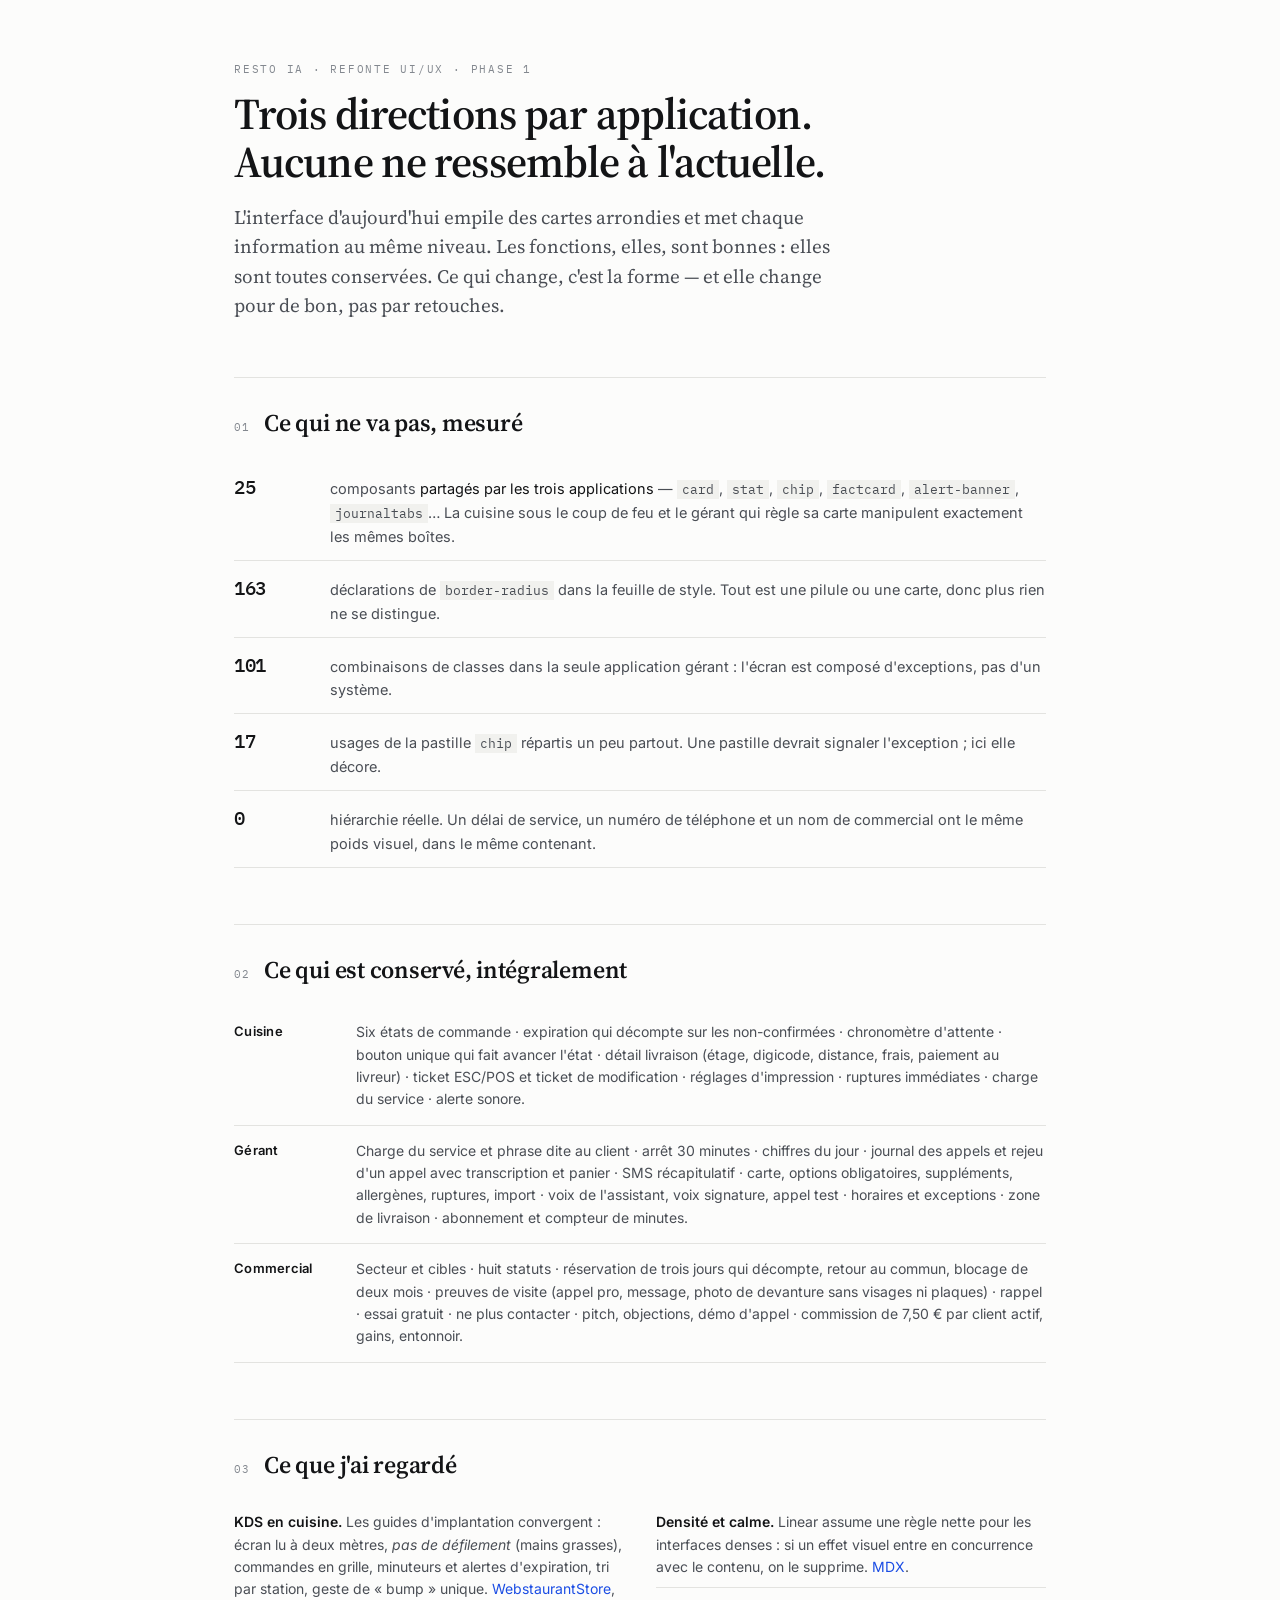
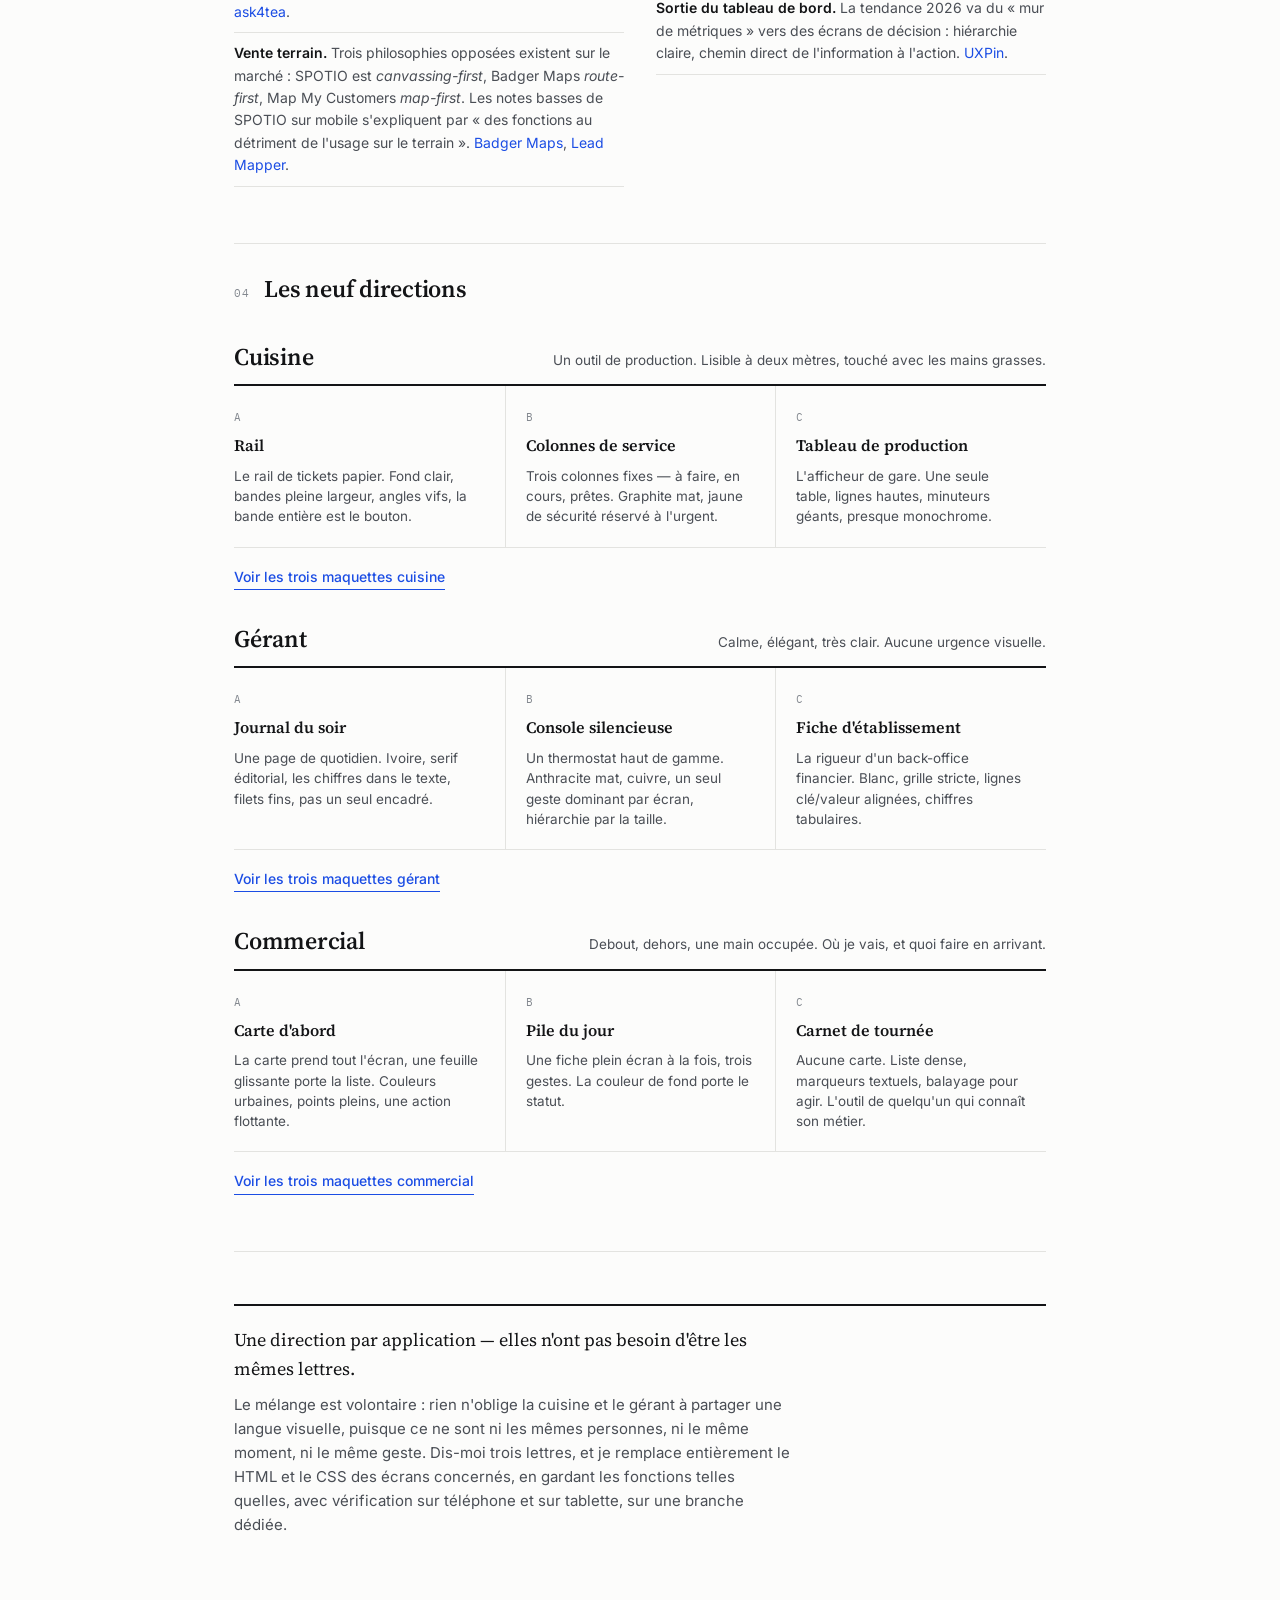
==== directions/index.html @ fe4ff6e9 "Phase 1 de la refonte : audit et neuf directions visuelles Aucun fichier de l'application n'est touc" ====
<!doctype html>
<html lang="fr">
<head>
<meta charset="utf-8">
<title>Resto IA — refonte UI/UX, phase 1</title>
<meta name="viewport" content="width=device-width, initial-scale=1">
<meta name="color-scheme" content="light">
<link rel="preconnect" href="https://fonts.googleapis.com">
<link rel="preconnect" href="https://fonts.gstatic.com" crossorigin>
<link rel="stylesheet" href="https://fonts.googleapis.com/css2?family=Inter:wght@400;500;600&family=Source+Serif+4:ital,opsz,wght@0,8..60,400;0,8..60,600;1,8..60,400&family=IBM+Plex+Mono:wght@400;500&display=swap">
<style>
:root{
  --paper:#FCFCFB; --ink:#131416; --ink-2:#4A4E55; --ink-3:#83888F;
  --rule:#E3E3E0; --rule-strong:#C9C9C4;
  --accent:#1B4DE4; --bad:#B3261E; --ok:#1B6E4B;
  --serif:'Source Serif 4',Georgia,serif;
  --sans:'Inter',system-ui,sans-serif;
  --mono:'IBM Plex Mono',ui-monospace,monospace;
}
*{box-sizing:border-box}
body{
  margin:0;background:var(--paper);color:var(--ink);
  font-family:var(--sans);font-size:15px;line-height:1.6;
  -webkit-font-smoothing:antialiased;
}
.wrap{max-width:860px;margin:0 auto;padding:56px 24px 90px}
@media(max-width:600px){.wrap{padding:34px 18px 60px}}

.kicker{font-family:var(--mono);font-size:11px;letter-spacing:.16em;text-transform:uppercase;color:var(--ink-3)}
h1{font-family:var(--serif);font-size:clamp(30px,5vw,44px);line-height:1.1;font-weight:600;margin:10px 0 0;letter-spacing:-.02em}
.lede{font-family:var(--serif);font-size:19px;line-height:1.55;color:var(--ink-2);margin:16px 0 0;max-width:62ch}
h2{font-family:var(--serif);font-size:24px;font-weight:600;margin:0;letter-spacing:-.01em}
h3{font-size:15px;font-weight:600;margin:0}
p{margin:0}

section{margin-top:56px;border-top:1px solid var(--rule);padding-top:26px}
.sec-n{display:flex;align-items:baseline;gap:14px;margin-bottom:18px}
.sec-n .num{font-family:var(--mono);font-size:11px;color:var(--ink-3);letter-spacing:.1em}

/* constat : lignes de mesure, pas de tuiles */
.mesure{display:grid;gap:0;margin-top:6px}
.mesure > div{
  display:grid;grid-template-columns:78px minmax(0,1fr);gap:18px;align-items:baseline;
  padding:12px 0;border-bottom:1px solid var(--rule);
}
.mesure b{font-family:var(--mono);font-size:19px;font-weight:500;letter-spacing:-.02em;color:var(--ink)}
.mesure span{color:var(--ink-2);font-size:14.5px}
.mesure em{font-style:normal;color:var(--ink)}

/* conservé */
.garde{display:grid;gap:0;margin-top:4px}
.garde > div{padding:14px 0;border-bottom:1px solid var(--rule);display:grid;grid-template-columns:104px minmax(0,1fr);gap:18px}
.garde h3{font-size:13px;letter-spacing:.02em}
.garde p{font-size:14px;color:var(--ink-2)}

/* références */
.refs{columns:2;column-gap:32px;margin-top:4px}
@media(max-width:600px){.refs{columns:1}}
.refs p{break-inside:avoid;padding:9px 0;border-bottom:1px solid var(--rule);font-size:14px;color:var(--ink-2)}
.refs b{color:var(--ink);font-weight:600}
.refs a{color:var(--accent);text-decoration:none}
.refs a:hover{text-decoration:underline}

/* les neuf directions */
.app-bloc{margin-top:30px}
.app-titre{display:flex;align-items:baseline;justify-content:space-between;gap:16px;border-bottom:2px solid var(--ink);padding-bottom:8px}
.app-titre .but{font-size:13.5px;color:var(--ink-2)}
.dirs{display:grid;grid-template-columns:repeat(3,1fr);gap:0}
@media(max-width:640px){.dirs{grid-template-columns:1fr}}
.dir{padding:18px 20px 20px 0;border-bottom:1px solid var(--rule)}
.dir + .dir{border-left:1px solid var(--rule);padding-left:20px}
@media(max-width:640px){.dir + .dir{border-left:0;padding-left:0}}
.dir .lettre{font-family:var(--mono);font-size:11px;color:var(--ink-3);letter-spacing:.1em}
.dir h3{margin:5px 0 7px;font-size:16px;font-family:var(--serif);font-weight:600}
.dir p{font-size:13.5px;color:var(--ink-2);line-height:1.5}
.voir{
  display:inline-block;margin-top:18px;font-size:14px;font-weight:500;color:var(--accent);
  text-decoration:none;border-bottom:1px solid currentColor;padding-bottom:1px;
}

.decision{margin-top:26px;padding:20px 0 0;border-top:2px solid var(--ink)}
.decision p{max-width:62ch;color:var(--ink-2)}
.decision .q{font-family:var(--serif);font-size:18px;color:var(--ink);margin-bottom:10px}
code{font-family:var(--mono);font-size:.9em;background:#F1F1EE;padding:1px 5px}
</style>
</head>
<body>
<div class="wrap">

  <span class="kicker">Resto IA · refonte UI/UX · phase 1</span>
  <h1>Trois directions par application.<br>Aucune ne ressemble à l'actuelle.</h1>
  <p class="lede">L'interface d'aujourd'hui empile des cartes arrondies et met chaque information au même niveau. Les fonctions, elles, sont bonnes : elles sont toutes conservées. Ce qui change, c'est la forme — et elle change pour de bon, pas par retouches.</p>

  <!-- ------------------------------------------------------------- -->
  <section>
    <div class="sec-n"><span class="num">01</span><h2>Ce qui ne va pas, mesuré</h2></div>
    <div class="mesure">
      <div><b>25</b><span>composants <em>partagés par les trois applications</em> — <code>card</code>, <code>stat</code>, <code>chip</code>, <code>factcard</code>, <code>alert-banner</code>, <code>journaltabs</code>… La cuisine sous le coup de feu et le gérant qui règle sa carte manipulent exactement les mêmes boîtes.</span></div>
      <div><b>163</b><span>déclarations de <code>border-radius</code> dans la feuille de style. Tout est une pilule ou une carte, donc plus rien ne se distingue.</span></div>
      <div><b>101</b><span>combinaisons de classes dans la seule application gérant : l'écran est composé d'exceptions, pas d'un système.</span></div>
      <div><b>17</b><span>usages de la pastille <code>chip</code> répartis un peu partout. Une pastille devrait signaler l'exception&nbsp;; ici elle décore.</span></div>
      <div><b>0</b><span>hiérarchie réelle. Un délai de service, un numéro de téléphone et un nom de commercial ont le même poids visuel, dans le même contenant.</span></div>
    </div>
  </section>

  <!-- ------------------------------------------------------------- -->
  <section>
    <div class="sec-n"><span class="num">02</span><h2>Ce qui est conservé, intégralement</h2></div>
    <div class="garde">
      <div>
        <h3>Cuisine</h3>
        <p>Six états de commande · expiration qui décompte sur les non-confirmées · chronomètre d'attente · bouton unique qui fait avancer l'état · détail livraison (étage, digicode, distance, frais, paiement au livreur) · ticket ESC/POS et ticket de modification · réglages d'impression · ruptures immédiates · charge du service · alerte sonore.</p>
      </div>
      <div>
        <h3>Gérant</h3>
        <p>Charge du service et phrase dite au client · arrêt 30 minutes · chiffres du jour · journal des appels et rejeu d'un appel avec transcription et panier · SMS récapitulatif · carte, options obligatoires, suppléments, allergènes, ruptures, import · voix de l'assistant, voix signature, appel test · horaires et exceptions · zone de livraison · abonnement et compteur de minutes.</p>
      </div>
      <div>
        <h3>Commercial</h3>
        <p>Secteur et cibles · huit statuts · réservation de trois jours qui décompte, retour au commun, blocage de deux mois · preuves de visite (appel pro, message, photo de devanture sans visages ni plaques) · rappel · essai gratuit · ne plus contacter · pitch, objections, démo d'appel · commission de 7,50 € par client actif, gains, entonnoir.</p>
      </div>
    </div>
  </section>

  <!-- ------------------------------------------------------------- -->
  <section>
    <div class="sec-n"><span class="num">03</span><h2>Ce que j'ai regardé</h2></div>
    <div class="refs">
      <p><b>KDS en cuisine.</b> Les guides d'implantation convergent : écran lu à deux mètres, <em>pas de défilement</em> (mains grasses), commandes en grille, minuteurs et alertes d'expiration, tri par station, geste de « bump » unique. <a href="https://www.webstaurantstore.com/article/1002/kitchen-display-systems.html">WebstaurantStore</a>, <a href="https://ask4tea.com/insights/kitchen-display-system-best-practices">ask4tea</a>.</p>
      <p><b>Vente terrain.</b> Trois philosophies opposées existent sur le marché : SPOTIO est <em>canvassing-first</em>, Badger Maps <em>route-first</em>, Map My Customers <em>map-first</em>. Les notes basses de SPOTIO sur mobile s'expliquent par « des fonctions au détriment de l'usage sur le terrain ». <a href="https://www.badgermapping.com/compare/spotio-vs-badger-maps/">Badger Maps</a>, <a href="https://lead-mapper.com/blog/best-field-sales-software">Lead Mapper</a>.</p>
      <p><b>Densité et calme.</b> Linear assume une règle nette pour les interfaces denses : si un effet visuel entre en concurrence avec le contenu, on le supprime. <a href="https://mdx.so/blog/ui-ux-design-trends-2026-whats-actually-changing">MDX</a>.</p>
      <p><b>Sortie du tableau de bord.</b> La tendance 2026 va du « mur de métriques » vers des écrans de décision : hiérarchie claire, chemin direct de l'information à l'action. <a href="https://www.uxpin.com/studio/blog/ui-ux-design-trends/">UXPin</a>.</p>
    </div>
  </section>

  <!-- ------------------------------------------------------------- -->
  <section>
    <div class="sec-n"><span class="num">04</span><h2>Les neuf directions</h2></div>

    <div class="app-bloc">
      <div class="app-titre"><h2>Cuisine</h2><span class="but">Un outil de production. Lisible à deux mètres, touché avec les mains grasses.</span></div>
      <div class="dirs">
        <div class="dir"><span class="lettre">A</span><h3>Rail</h3><p>Le rail de tickets papier. Fond clair, bandes pleine largeur, angles vifs, la bande entière est le bouton.</p></div>
        <div class="dir"><span class="lettre">B</span><h3>Colonnes de service</h3><p>Trois colonnes fixes — à faire, en cours, prêtes. Graphite mat, jaune de sécurité réservé à l'urgent.</p></div>
        <div class="dir"><span class="lettre">C</span><h3>Tableau de production</h3><p>L'afficheur de gare. Une seule table, lignes hautes, minuteurs géants, presque monochrome.</p></div>
      </div>
      <a class="voir" href="cuisine.html">Voir les trois maquettes cuisine</a>
    </div>

    <div class="app-bloc">
      <div class="app-titre"><h2>Gérant</h2><span class="but">Calme, élégant, très clair. Aucune urgence visuelle.</span></div>
      <div class="dirs">
        <div class="dir"><span class="lettre">A</span><h3>Journal du soir</h3><p>Une page de quotidien. Ivoire, serif éditorial, les chiffres dans le texte, filets fins, pas un seul encadré.</p></div>
        <div class="dir"><span class="lettre">B</span><h3>Console silencieuse</h3><p>Un thermostat haut de gamme. Anthracite mat, cuivre, un seul geste dominant par écran, hiérarchie par la taille.</p></div>
        <div class="dir"><span class="lettre">C</span><h3>Fiche d'établissement</h3><p>La rigueur d'un back-office financier. Blanc, grille stricte, lignes clé/valeur alignées, chiffres tabulaires.</p></div>
      </div>
      <a class="voir" href="gerant.html">Voir les trois maquettes gérant</a>
    </div>

    <div class="app-bloc">
      <div class="app-titre"><h2>Commercial</h2><span class="but">Debout, dehors, une main occupée. Où je vais, et quoi faire en arrivant.</span></div>
      <div class="dirs">
        <div class="dir"><span class="lettre">A</span><h3>Carte d'abord</h3><p>La carte prend tout l'écran, une feuille glissante porte la liste. Couleurs urbaines, points pleins, une action flottante.</p></div>
        <div class="dir"><span class="lettre">B</span><h3>Pile du jour</h3><p>Une fiche plein écran à la fois, trois gestes. La couleur de fond porte le statut.</p></div>
        <div class="dir"><span class="lettre">C</span><h3>Carnet de tournée</h3><p>Aucune carte. Liste dense, marqueurs textuels, balayage pour agir. L'outil de quelqu'un qui connaît son métier.</p></div>
      </div>
      <a class="voir" href="commercial.html">Voir les trois maquettes commercial</a>
    </div>
  </section>

  <!-- ------------------------------------------------------------- -->
  <section>
    <div class="decision">
      <p class="q">Une direction par application — elles n'ont pas besoin d'être les mêmes lettres.</p>
      <p>Le mélange est volontaire : rien n'oblige la cuisine et le gérant à partager une langue visuelle, puisque ce ne sont ni les mêmes personnes, ni le même moment, ni le même geste. Dis-moi trois lettres, et je remplace entièrement le HTML et le CSS des écrans concernés, en gardant les fonctions telles quelles, avec vérification sur téléphone et sur tablette, sur une branche dédiée.</p>
    </div>
  </section>

</div>
</body>
</html>
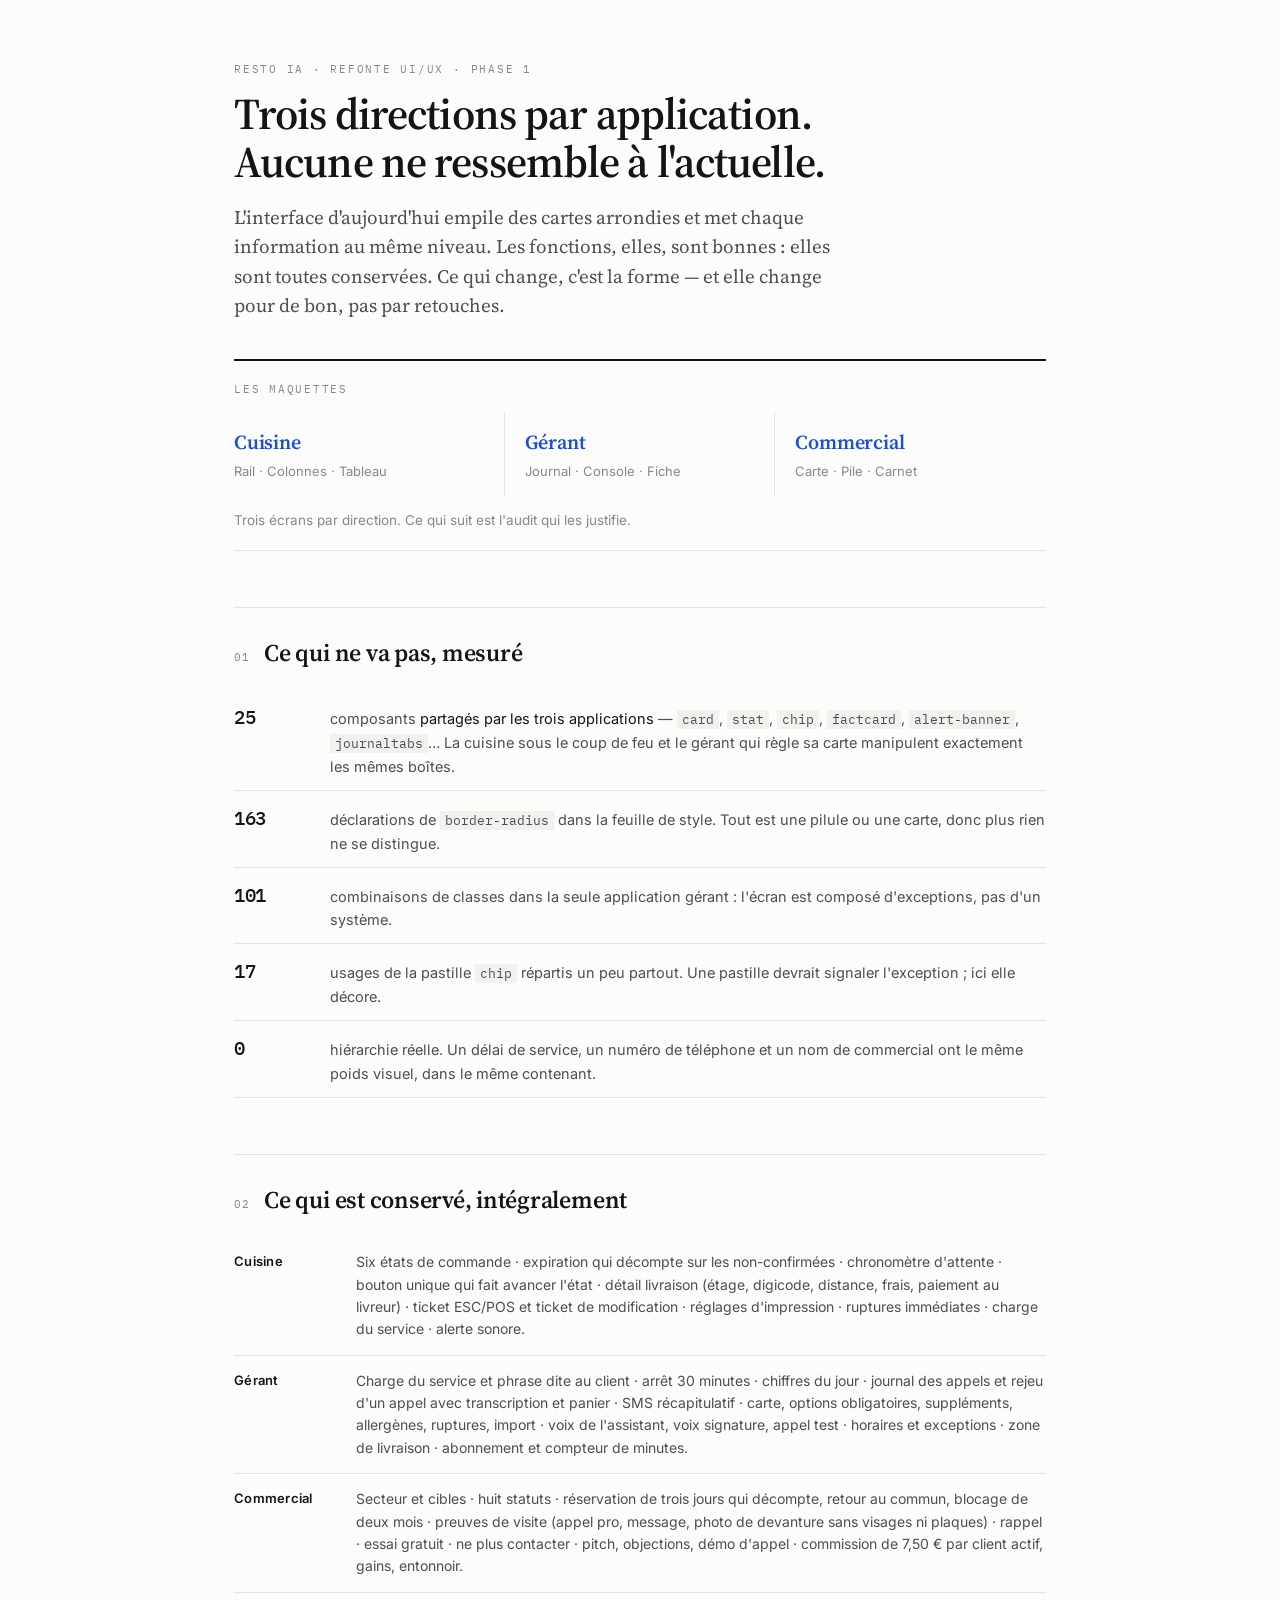
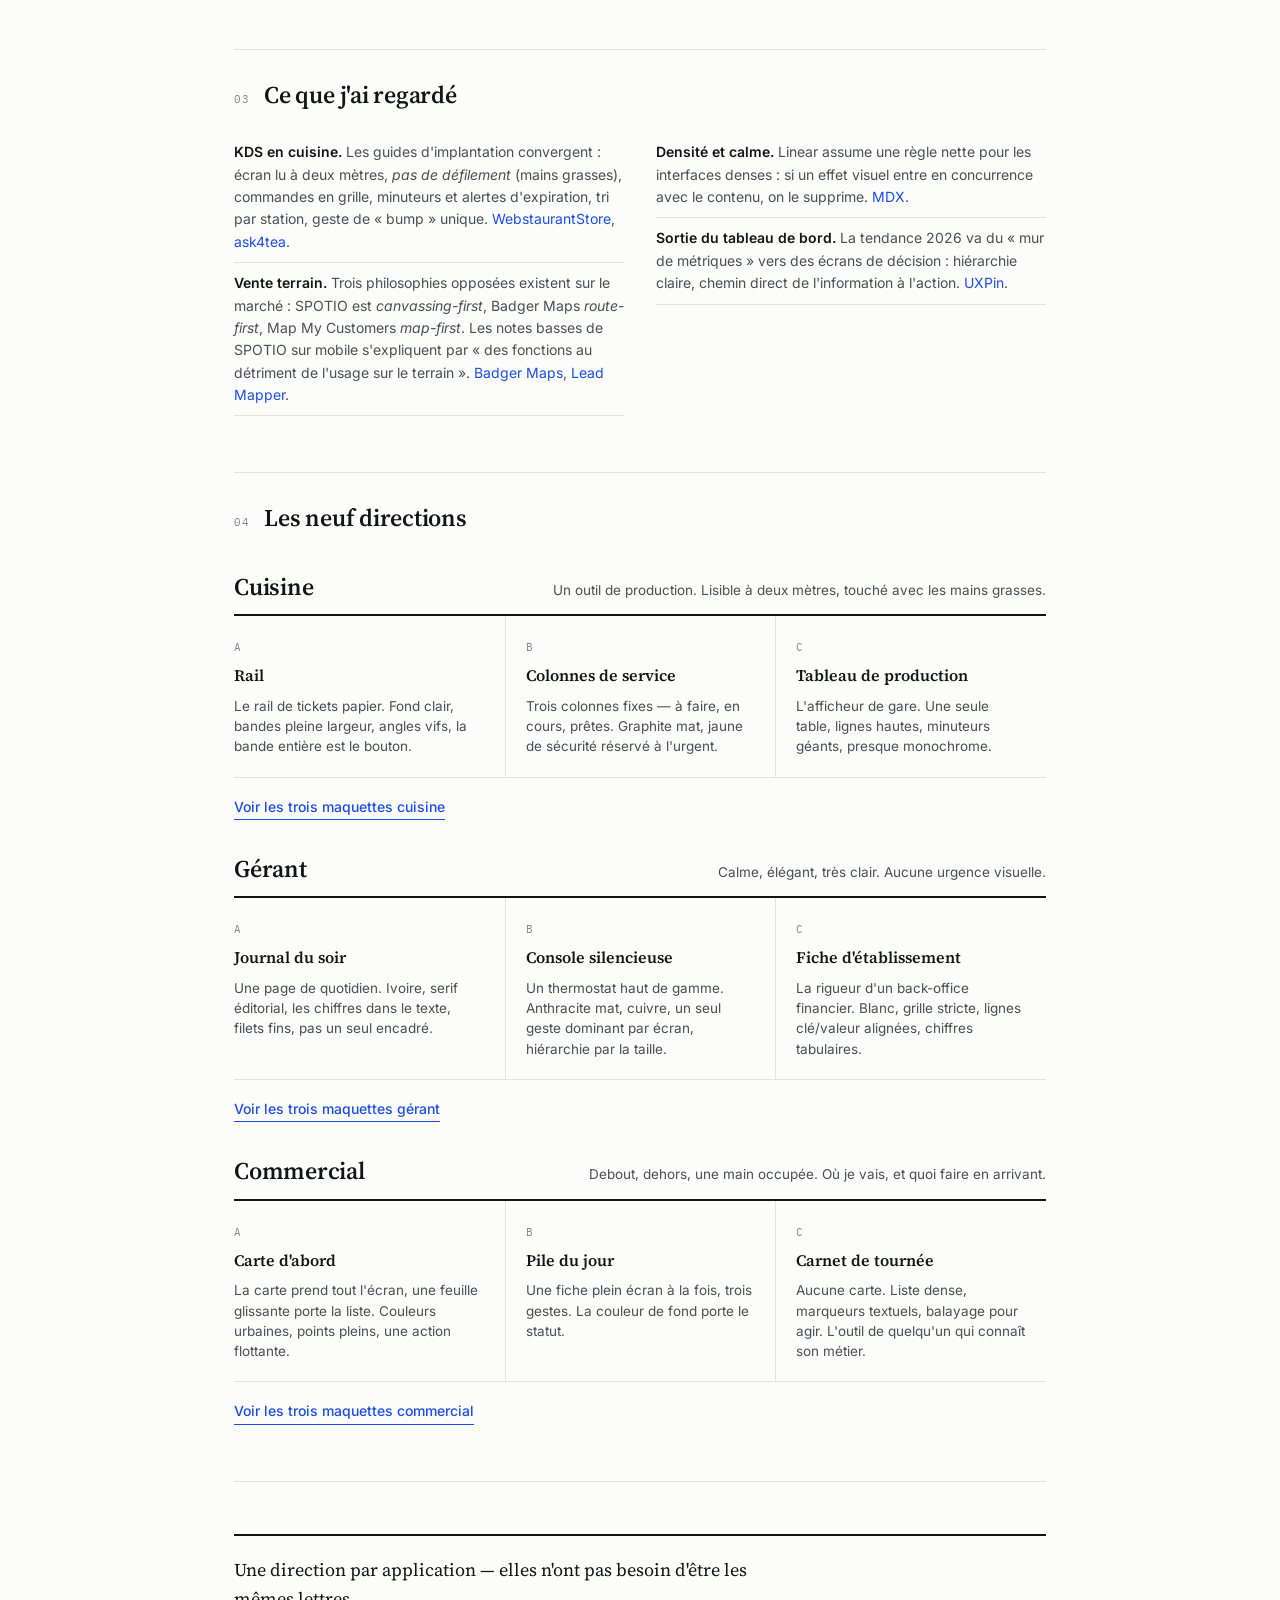
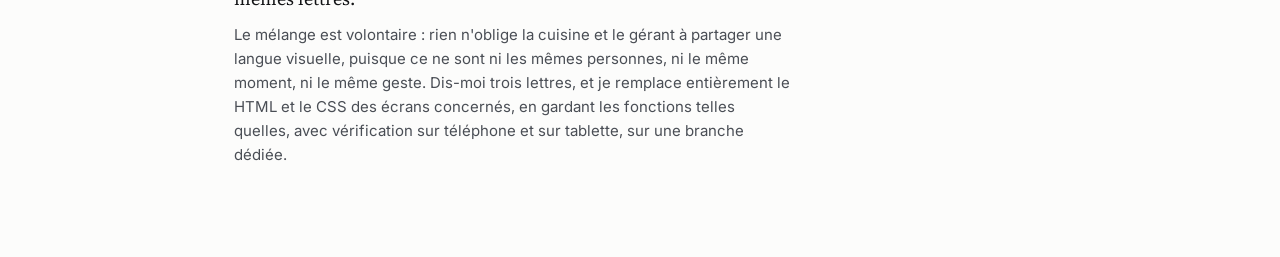
==== commit d83239cf: "Met les trois planches de maquettes en tête de la page de phase 1 Les liens étaient enterrés sous l'" ====
--- a/directions/index.html
+++ b/directions/index.html
@@ -81,6 +81,26 @@
 .decision{margin-top:26px;padding:20px 0 0;border-top:2px solid var(--ink)}
 .decision p{max-width:62ch;color:var(--ink-2)}
 .decision .q{font-family:var(--serif);font-size:18px;color:var(--ink);margin-bottom:10px}
+
+.acces{margin-top:38px;border-top:2px solid var(--ink);border-bottom:1px solid var(--rule);padding:20px 0 18px}
+.acces .kicker{display:block;margin-bottom:14px}
+.acces-l{display:grid;grid-template-columns:repeat(3,1fr);gap:0}
+@media(max-width:600px){.acces-l{grid-template-columns:1fr}}
+.acces-l a{
+  display:block;padding:14px 20px 14px 0;text-decoration:none;color:var(--ink);
+  border-right:1px solid var(--rule);
+}
+.acces-l a:last-child{border-right:0}
+@media(max-width:600px){
+  .acces-l a{border-right:0;border-bottom:1px solid var(--rule);padding:13px 0}
+  .acces-l a:last-child{border-bottom:0}
+}
+.acces-l a + a{padding-left:20px}
+@media(max-width:600px){.acces-l a + a{padding-left:0}}
+.acces-l b{display:block;font-family:var(--serif);font-size:20px;font-weight:600;color:var(--accent);letter-spacing:-.01em}
+.acces-l a:hover b{text-decoration:underline}
+.acces-l span{display:block;font-size:13px;color:var(--ink-3);margin-top:3px}
+.acces-n{margin-top:14px;font-size:13.5px;color:var(--ink-3)}
 code{font-family:var(--mono);font-size:.9em;background:#F1F1EE;padding:1px 5px}
 </style>
 </head>
@@ -90,6 +110,17 @@
   <span class="kicker">Resto IA · refonte UI/UX · phase 1</span>
   <h1>Trois directions par application.<br>Aucune ne ressemble à l'actuelle.</h1>
   <p class="lede">L'interface d'aujourd'hui empile des cartes arrondies et met chaque information au même niveau. Les fonctions, elles, sont bonnes : elles sont toutes conservées. Ce qui change, c'est la forme — et elle change pour de bon, pas par retouches.</p>
+
+
+  <div class="acces">
+    <span class="kicker">Les maquettes</span>
+    <div class="acces-l">
+      <a href="cuisine.html"><b>Cuisine</b><span>Rail · Colonnes · Tableau</span></a>
+      <a href="gerant.html"><b>Gérant</b><span>Journal · Console · Fiche</span></a>
+      <a href="commercial.html"><b>Commercial</b><span>Carte · Pile · Carnet</span></a>
+    </div>
+    <p class="acces-n">Trois écrans par direction. Ce qui suit est l'audit qui les justifie.</p>
+  </div>
 
   <!-- ------------------------------------------------------------- -->
   <section>
